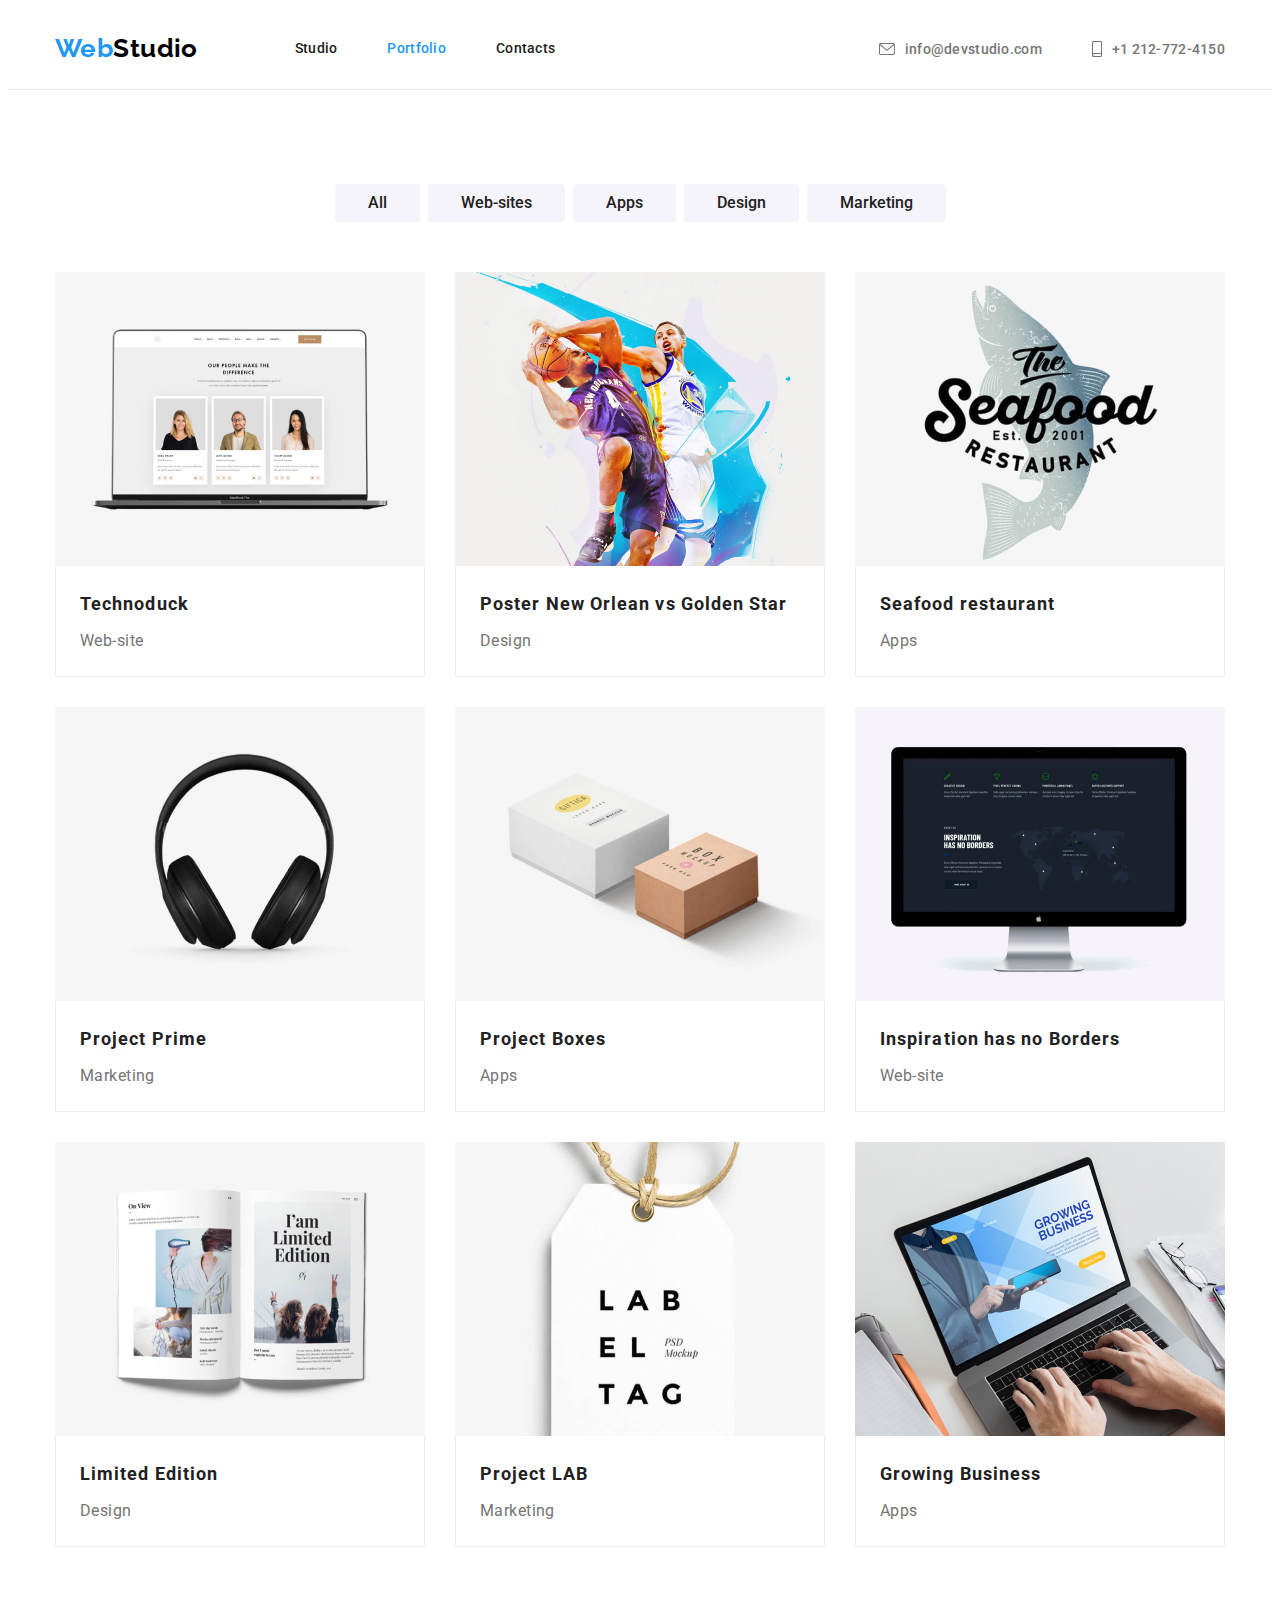
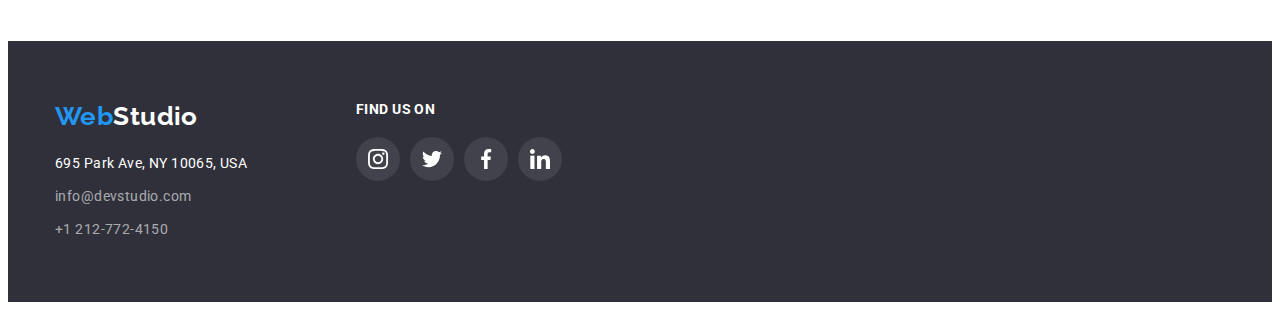
==== portfolio.index.html @ cb1617dd "update1" ====
<!DOCTYPE html>
<html lang="en">
<head>
    <meta charset="UTF-8">
    <meta http-equiv="X-UA-Compatible" content="IE=edge">
    <meta name="viewport" content="width=device-width, initial-scale=1.0">
    <title>Document</title>
    <link rel="preconnect" href="https://fonts.googleapis.com"> 
    <link rel="preconnect" href="https://fonts.gstatic.com" crossorigin> 
    <link href="https://fonts.googleapis.com/css2?family=Raleway:wght@700&family=Roboto:wght@400;500;700;900&display=swap" rel="stylesheet">
    <link rel="stylesheet" href="https://cdnjs.cloudflare.com/ajax/libs/modern-normalize/1.1.0/modern-normalize.min.css" integrity="sha512-wpPYUAdjBVSE4KJnH1VR1HeZfpl1ub8YT/NKx4PuQ5NmX2tKuGu6U/JRp5y+Y8XG2tV+wKQpNHVUX03MfMFn9Q==" crossorigin="anonymous" referrerpolicy="no-referrer" />
    <link rel="stylesheet" href="./Stylee.css">
    <style>
        a{text-decoration: none;
        }
        li{list-style-type: none;}</style>
</head>
<body>
   
    <header class="header-nav ">
        <div class="conteiner">
            
        <nav class="logos ">
            

            <a href="index.html" class="logo">Web<span class="color-logo">Studio</a>
            <ul class="logos upper-logos">
               
                <li class="li-bar"><a href="index.html" class=" nav-bar color-change "><div class="sub-border"></div>Studio</a></li>
                    <li class="li-bar"><a href="portfolio.index.html" class="nav-bar color-change " style="color:#2196F3"><div class="sub-border"></div>Portfolio</a></li>
                <li><a href="" class="nav-bar color-change"><div class="sub-border"></div>Contacts</a></li>
            </ul>
        </nav>
            <ul class="logos upper-logos mail-tel">
                
                    <li><a href="mailto:info@devstudio.com" class="upper-contact-info ">
                        <svg width="16" height="12" class="envelop"><use href="./icons.svg#icon-envelope-hover"></use></svg>info@devstudio.com</a></li>
                    <li><a href="tel:+1 212-772-4150" class="upper-contact-info "><svg width="10" height="16" class="envelop"><use href="./icons.svg#icon-smartphone"></use></svg>+1 212-772-4150</a></li>
                </ul>
            
            </div>  
    </header>
    <main>
        <section class="section portfolio-main">
            <div class="conteiner">
            <ul class="list btn-list">
                <li class="block-btn"><button type="button" class="btn-colors-portfolio">All</button></li>
                <li class="block-btn"><button type="button" class="btn-colors-portfolio">Web-sites</button></li>
                <li class="block-btn"><button type="button" class="btn-colors-portfolio">Apps</button></li>
                <li class="block-btn"><button type="button" class="btn-colors-portfolio">Design</button></li>
                <li class="block-btn"><button type="button" class="btn-colors-portfolio">Marketing</button></li>
            </ul>
       
                <ul class="list portfolio-list">     
                    <li class="block-port"><a href="" class="link-portfolio-pict"><div class="opac-text">
                        <p class="text-styles">Technoduck is a state-of-the-art coronavirus distribution platform. Companies use this platform for digital espionage and attacks on competitors' secure servers.</p><img src="./img/img2/img-8.jpg" alt=""></div>
                        <div class="position-img"><h3 class="portfolio-img-header">Technoduck</h3><p class="portfolio-img-prop">Web-site</p></div></a>
                        
                    </li>
                    <li class="block-port"><a href="" class="link-portfolio-pict"><img src="./img/img2/img-9.jpg" alt="">
                        <div class="position-img"><h3 class="portfolio-img-header">Poster New Orlean vs Golden Star</h3><p class="portfolio-img-prop">Design</p></div> </a>
                       
                    </li>
                    <li class="block-port port"><a href="" class="link-portfolio-pict"><img src="./img/img2/img-10.jpg" alt="">
                         <div class="position-img"><h3 class="portfolio-img-header">Seafood restaurant</h3><p class="portfolio-img-prop">Apps</p></div></a>
         
                    </li>
                    <li class="block-port"><a href="" class="link-portfolio-pict"><img src="./img/img2/img-11.jpg" alt=""> 
                        <div class="position-img"><h3 class="portfolio-img-header">Project Prime</h3><p class="portfolio-img-prop">Marketing</p></div> </a>
                      
                    </li>
                    <li class="block-port"><a href="" class="link-portfolio-pict"><img src="./img/img2/img-12.jpg" alt="">
                        <div class="position-img"><h3 class="portfolio-img-header">Project Boxes</h3><p class="portfolio-img-prop">Apps</p></div></a>
                        
                    </li>
                    <li class="block-port port"><a href="" class="link-portfolio-pict"><img src="./img/img2/img-13.jpg" alt="">
                        <div class="position-img"><h3 class="portfolio-img-header">Inspiration has no Borders</h3><p class="portfolio-img-prop">Web-site</p></div> </a>
                       
                    </li>
                    <li class="block-port"><a href="" class="link-portfolio-pict"><img src="./img/img2/img-14.jpg" alt="">
                        <div class="position-img"><h3 class="portfolio-img-header">Limited Edition</h3><p class="portfolio-img-prop">Design</p></div> </a>
                       
                    </li>
                    <li class="block-port"><a href="" class="link-portfolio-pict"><img src="./img/img2/img-15.jpg" alt="">
                        <div class="position-img"><h3 class="portfolio-img-header">Project LAB</h3><p class="portfolio-img-prop">Marketing</p></div></a>
                        
                    </li>
                    <li class="block-port port"> <a href="" class="link-portfolio-pict"><img src="./img/img2/img-16.jpg" alt="">
                        <div class="position-img"><h3 class="portfolio-img-header">Growing Business</h3><p class="portfolio-img-prop">Apps</p></div> </a>
                       
                    </li>
                </ul>



            </div>
        </section>

    </main>
    <footer>
        <div class="conteiner">
            <div class="main-footer-flex">
                <div class="conteiner-contacts">
                        <a href="index.html" class="logo logo-footer">Web<span class="color-logo-down">Studio</a>
                        <address>
            
                
                        <ul class="footer-flex">
                        
                                <li class="adress-google"><a href="https://goo.gl/maps/2E1uWRTM2Sup1DQt5" class="down-adress color-change-white"> 695 Park Ave, NY 10065, USA</a></li>
                                <li><a href="mailto:info@devstudio.com" class="down-contact-info color-change-down">
                                        info@devstudio.com</a></li>
                                <li><a href="tel:+1 212-772-4150" class="down-contact-info color-change-down">+1 212-772-4150</a>
                            
                        </ul>
                    </div>       
                        <div class="footer-icons-flex">
                                    <p class="words-link">Find us on</p>
                                <ul class="social-link-footer list link footer-icons">
                                    
                                        <li class="social-list-footer"><a href="" class="studio-soc-link-footer"><svg class="social-icons-footer" width="20" height="20">
                                            <use href="./icons.svg#icon-instagram-2"></use>
                                        </svg></a></li>
                                        <li class="social-list-footer"><a href="" class="studio-soc-link-footer"><svg class="social-icons-footer" width="20" height="20">
                                            <use href="./icons.svg#icon-twitter-1"></use>
                                        </svg></a></li>
                                        <li class="social-list-footer"><a href="" class="studio-soc-link-footer"><svg class="social-icons-footer" width="20" height="20">
                                            <use href="./icons.svg#icon-facebook-1"></use>
                                        </svg></a></li>
                                        <li class="social-list-footer"><a href="" class="studio-soc-link-footer"><svg class="social-icons-footer" width="20" height="20">
                                            <use href="./icons.svg#icon-linkedin-1"></use>
                                        </svg></a></li>
                                 </ul>
                         </div>   
            </div>   
         </address>

        </div>
    </footer>
</body>  
</html>
---- Stylee.css ----
.color-change{
    color: #212121;;
}
.color-change:hover{
    color: #2196F3;

}.color-change:hover .sub-border{
    
    background: #2196F3;
}

.color-change-gray{
    color: #757575;
}
.color-change-gray:hover{
    color: #2196F3;
    fill: #2196F3;
}
.color-change-white{
    color: white;
}
.color-change-white:hover{
    color: #2196f3;
}
.color-change-down{
     color: rgba(255, 255, 255, 0.6);
}
.color-change-down:hover{
    color: #2196f3;}
.color-logo{
    color: black;
}
.color-logo-down{
    color: #FFFFFF;
}
*{
    box-sizing: border-box;
}
h1,h2,h3,h4,h5,h6,ul,p{
    margin: 0;
    padding: 0;
}
body{
    font-family: Roboto;
    line-height: 1.71;
    letter-spacing: 0.03em;
    font-size: 14px;
   
}
.conteiner{
   width: 1200px;
   padding: 0 15px;
   margin: 0 auto;
   
   
}
img{
    display: block;
    max-width: 100%;
    height: auto;
}
header .conteiner{
    display: flex;
   
}
.li-bar{
    margin-right: 50px;
    
}

.logos{
    display: flex;
   align-items: center;

    
    
}
.sub-border{
    
border-radius: 2px;
position: absolute;
width: 48px;
height: 4px;
bottom: 0;
align-items: center;

}


.info{
    display: flex;
}
.block{
    width: 270px;
    

  
}


.block:not(:last-child){
    margin-right: 30px;
}
.upp-nav{
    display: flex;
}
.logo{
    font-family: 'Raleway';
    font-style: normal;
    font-weight: 700;
    font-size: 26px;
    line-height: 31px;
    /* identical to box height */
    margin-right: 97px;
    
    color: #2196F3;}
  
    .envelop{
        margin-right: 10px;
        fill: currentColor;
        
      
    }
    .nav-bar{
        font-style: normal;
        font-weight: 500;
        font-size: 14px;
        line-height: 16px;
        letter-spacing: 0.02em;
       
        
        }
        .nav-bar-right{
            margin-right: 50px;
        }
    .header-nav{
        padding: 25px 0 ;
        border-bottom: 1px solid #ececec;
        position: relative;
        
        
    }
    .header-nav-studio{
        padding: 25px 0 ;
        
        position: relative;
        
    }
    .mail-tel{
        margin-left: auto;
        gap: 50px;
    }
    .img-pict{
        display: flex;
        padding-left: 0;

    }
    .img-picture{
        margin-right: 30px;
    }
    .img-picture:last-child{
        margin-right: 0;
    }
    
    .upper-contact-info{
        font-style: normal;
        font-weight: 500;
        font-size: 14px;
        line-height: 16px;
        letter-spacing: 0.02em;
        display: flex;
        align-items: center;
        
        color: #757575;}
        .upper-contact-info:hover{
            color: #2196F3;

        }
        
    
    .icons-up{
        background-color: #F5F4FA;
        border-radius: 4px;
        width: 270px;
        height: 120px;
        display: flex;
        justify-content: center;
        align-items: center;
        margin-bottom: 30px;
       
    }    
    
    .people{
        display: flex;
        padding-left: 0;
    }
    .people-list{
        background-color: #FFFFFF;
        box-shadow: 0px 1px 3px rgba(0, 0, 0, 0.12), 0px 1px 1px rgba(0, 0, 0, 0.14), 0px 2px 1px rgba(0, 0, 0, 0.2);
        border-radius: 0px 0px 4px 4px;
       
        text-align: center;
        width: 270px;
       
     
    }
    .people-list:not(:last-child){
        margin-right: 30px;
    }
    .block-port{
        width: 370px;
       
      
    
    }
    /* .block-port:hover{
       
        box-shadow: 0px 1px 1px rgba(0, 0, 0, 0.12),   
         0px 4px 4px rgba(0, 0, 0, 0.06), 1px 4px 6px rgba(0, 0, 0, 0.16);

    } */
   
   
    
    .main-words{
        width: 695px;
       
      
        font-style: normal;
        font-weight: 900;
        font-size: 44px;
        line-height: 1.36;
        /* or 136% */
        text-align: center;
        letter-spacing: 0.06em;
        text-transform: uppercase;
        margin: 0 auto 30px;
        
        color: #FFFFFF;}
        
        .first-btn{
        margin: 0 auto ;
        padding: 10px 20px;
          
            font-family: inherit;
            font-style: normal;
            font-weight: 700;
            font-size: 16px;
            line-height: 1.88;
            /* identical to box height, or 188% */
            display: flex;
            align-items: center;
            text-align: center;
            letter-spacing: 0.06em;
            cursor: pointer;
            border: none;
            
            color: #FFFFFF;
            background: #2196F3;
            box-shadow: 0px 4px 4px rgba(0, 0, 0, 0.15);
            border-radius: 4px;
            }
    .section{
        padding: 94px 0;
    }
    .info-section{
        padding: 94px 0 0 0;
        
    }
    .first-bg{

           padding-top: 200px;
           padding-bottom: 200px;
        
      background-color: #C4C4C4;
      background-image:linear-gradient(rgba(47, 48, 58, 0.4),rgba(47, 48, 58, 0.4)),url(./img/img2/Img-17.jpg) ;
      



      
      background-position: center;
      background-repeat: no-repeat;
      background-size: cover;
                }
        .section-headers{
           margin-bottom: 15px;
            font-style: normal;
            font-weight: 700;
            font-size: 14px;
            line-height: 16px;
           
            text-transform: uppercase;
            
            color: #212121;}
           
           
    .details{
        font-style: normal;
        
        font-size: 14px;
        
        /* or 171% */
      
        
        color: #757575;
        }
        
        .title{
           margin-bottom: 50px;
            font-style: normal;
            font-weight: 700;
            font-size: 36px;
            line-height: 42px;
            text-align: center;
      
            
            color: #212121;}
        .second-bg{background: #F5F4FA;}
        .social-link{
            display: flex;
            justify-content: center;
            align-items: center;
            gap: 10px;
            padding-bottom: 30px;
            
        }
        .social-list{
            
            width: 44px;
            height: 44px;
           
            
            
           
        }
        
      
        .studio-soc-link{
            
            width: 44px;
            height: 44px;
            
            
            
            display: flex;
            justify-content: center;
            align-items: center;
            border-radius: 50%;

            
        }
        .studio-soc-link-footer{
            background-color: rgba(225, 225, 225, 0.1);
            width: 44px;
            height: 44px;
            
            
            
            display: flex;
            justify-content: center;
            align-items: center;
            border-radius: 50%;

        }
        .studio-soc-link:hover {
            background-color: #2196F3;
        }
        .studio-soc-link:hover .social-icons{
            fill: #FFFFFF;
        }
        .studio-soc-link-footer:hover {
            background-color: #2196F3;
        }
        .studio-soc-link-footer:hover .social-icons{
            fill: #FFFFFF;
        }
        .social-icons{
            
            justify-content: center;
            fill: #afb1b8; 

        }
        .social-icons-footer{
            
            justify-content: center;
            fill: #FFFFFF; 

        }
    .icons-list-down{
        display: flex;
        justify-content: center;
        align-items: center;
        gap: 30px;

        
    }
  
   .icon-box-link{
   
    display: flex;
    justify-content: center;
    align-items: center;
    border: 1px solid #AFB1B8;
    width: 170px;
    height: 92px;
    border-radius: 4px;
    
    
   }
   .icon-box-link:hover .icons-down-studio {
   fill: #2196F3;
   
   
   }
   .icon-box-link:hover {
    border-color: #2196F3;
   }
   .icons-down-studio{
   
    fill: #AFB1B8;
   }
  footer{
            background: #2F303A;
            padding: 60px 0;
               
  }
        .down-adress{
            font-style: normal;
            
            font-size: 14px;
          
            /* or 171% */
        
            
            color: #FFFFFF;}
    
.down-contact-info{
    font-style: normal;
 
    font-size: 14px;
    
   

    
    color: rgba(255, 255, 255, 0.6);
    }
address ul {
    padding-left: 0;
}
.footer-flex{
    display: flex;
    flex-direction: column;
    gap: 9px;
    width: 231px;
}


.conteiner-contacts{
    margin-right: 70px;
}
.main-footer-flex{
    display: flex;

}
.social-link-footer{
    display: flex;
   
    align-items: center;
    gap: 10px;
    
}


.words-link{
    margin-bottom: 20px;
    
    font-style: normal;
font-weight: 700;
font-size: 14px;
line-height: 16px;
letter-spacing: 0.03em;
text-transform: uppercase;

color: #FFFFFF;
}

   
.btn-colors-portfolio{
    font-family: inherit;
    color: #212121;
    background-color: #F5F4FA;
    cursor: pointer;
    border: none;
    font-style: normal;
font-weight: 500;
font-size: 16px;
line-height: 1.62;
/* identical to box height, or 162% */


padding: 6px 33px;

border-radius: 4px;
}



.btn-list{
    margin: 0 0 50px;
    display: flex;
    justify-content: center;
    gap: 8px;
    
    
}
.btn-colors-portfolio:hover{
    color: #FFFFFF;
    background-color: #2196F3;
    box-shadow: 0px 3px 1px rgba(0, 0, 0, 0.1), 0px 1px 2px rgba(0, 0, 0, 0.08), 0px 2px 2px rgba(0, 0, 0, 0.12);

}
.link-portfolio-pict{
    display: block;
}
.link-portfolio-pict:hover {
   
    
box-shadow: 0px 1px 1px rgba(0, 0, 0, 0.12), 0px 4px 4px rgba(0, 0, 0, 0.06), 1px 4px 6px rgba(0, 0, 0, 0.16);

}
.link-portfolio-pict:hover .text-styles{
   transition: 1s ;

   opacity: 1;
}
.link-portfolio-pict:hover .opac-text::before{
opacity: 1;
transition: 1s ;
}

.picture-name{
    position: relative;
    display: flex;
    justify-content: center;
    align-content: unset;
    width: 100%;
    height: 100%;
}
.offers{
    bottom: 27px;
    position: absolute;
    font-style: normal;
font-weight: 700;
font-size: 14px;
line-height: 16px;
text-align: center;
letter-spacing: 0.03em;
text-transform: uppercase;

color: #FFFFFF;

}
.picture-name::before{
    display: inline-block;
    position: absolute;
    content: '';
    width: 100%;
    height: 70px;
    bottom: 0;
    background: rgba(47, 48, 58, 0.8);
}

.opac-text{
   position: relative;
   display: flex;
   justify-content: center;
   align-items: center;
   width: 100%;
   height: 100%;
   ;
   
   
}
.opac-text::before{
    display: inline-block;
    position: absolute;
    content: '';
    width: 100%;
    height: 100%;
    background-color: rgba(33, 150, 243, 0.9);

opacity: 0;

}
.text-styles{
    position: absolute;
    font-style: normal;
    font-weight: 400;
    font-size: 18px;
    line-height: 156%;
    /* or 156% */
    letter-spacing: 0.03em;
    
    color: #FFFFFF;
    opacity: 0;
    width: 322px;
    height: 140px;
    
    
   
    

    

    
  



}

.portfolio-header{
    border-bottom: 1px solid #ECECEC;
}
.portfolio-img-header{
    font-style: normal;
    font-weight: 700;
    font-size: 18px;
    line-height: 2.00;
    /* identical to box height, or 200% */
    letter-spacing: 0.06em;
    margin-bottom: 4px;
   
    color: #212121;}
    .portfolio-img-prop{
        font-style: normal;
       
        font-size: 16px;
        line-height: 1.88;
        /* identical to box height, or 188% */
       
       
        color: #757575;
        }
        .portfolio-list{
            display: flex;
           
            flex-wrap: wrap;
            padding-left: 0;
            gap: 30px;
            
        }
        .position-img{
            border: 1px solid #ececec;
            padding: 20px 24px;
            border-top: none;
        }
        .hide{
            display: none;
        }
        
        
        .studio-img-header{
            font-style: normal;
            font-weight: 500;
            font-size: 16px;
            line-height: 19px;
            /* identical to box height */
         
            padding-top: 30px;
            margin-bottom: 10px;
            
            color: #212121;}
            .studio-img-prop{
                font-style: normal;
                padding-bottom: 16px;
                font-size: 16px;
                line-height: 19px;
                /* identical to box height */
                margin-top: 0px;
                
                
                color: #757575;}
.logo-footer{
    display: inline-block;
    margin-bottom: 20px;
    margin-right: 0;
}

.backdrop{
    position: fixed;
    top: 0;
    left: 0;
    width: 100%;
    height: 100%;
    background: rgba(0, 0, 0, 0.2);
}
.backdrop.is-hidden{
    opacity: 0;
    pointer-events: none;
    
}
.window{
    position: absolute;
    top: 50%;
    left: 50%;
    transform: translate(-50%, -50%);
    width: 528px;
    height: 582px;
    background-color: #FFFFFF;
    padding: 8px;
   display: flex;
   flex-direction: row-reverse;
   box-shadow: 0px 1px 3px rgba(0, 0, 0, 0.12), 0px 1px 1px rgba(0, 0, 0, 0.14), 0px 2px 1px rgba(0, 0, 0, 0.2);
border-radius: 4px;
    
}
.close-cross{
top: 0;
right: 0;


}
.border{
    width: 30px;
height: 30px;
border-radius: 50%;
border: 1px solid rgba(0, 0, 0, 0.1);
display: flex;
align-items: center;
justify-content: center;
}
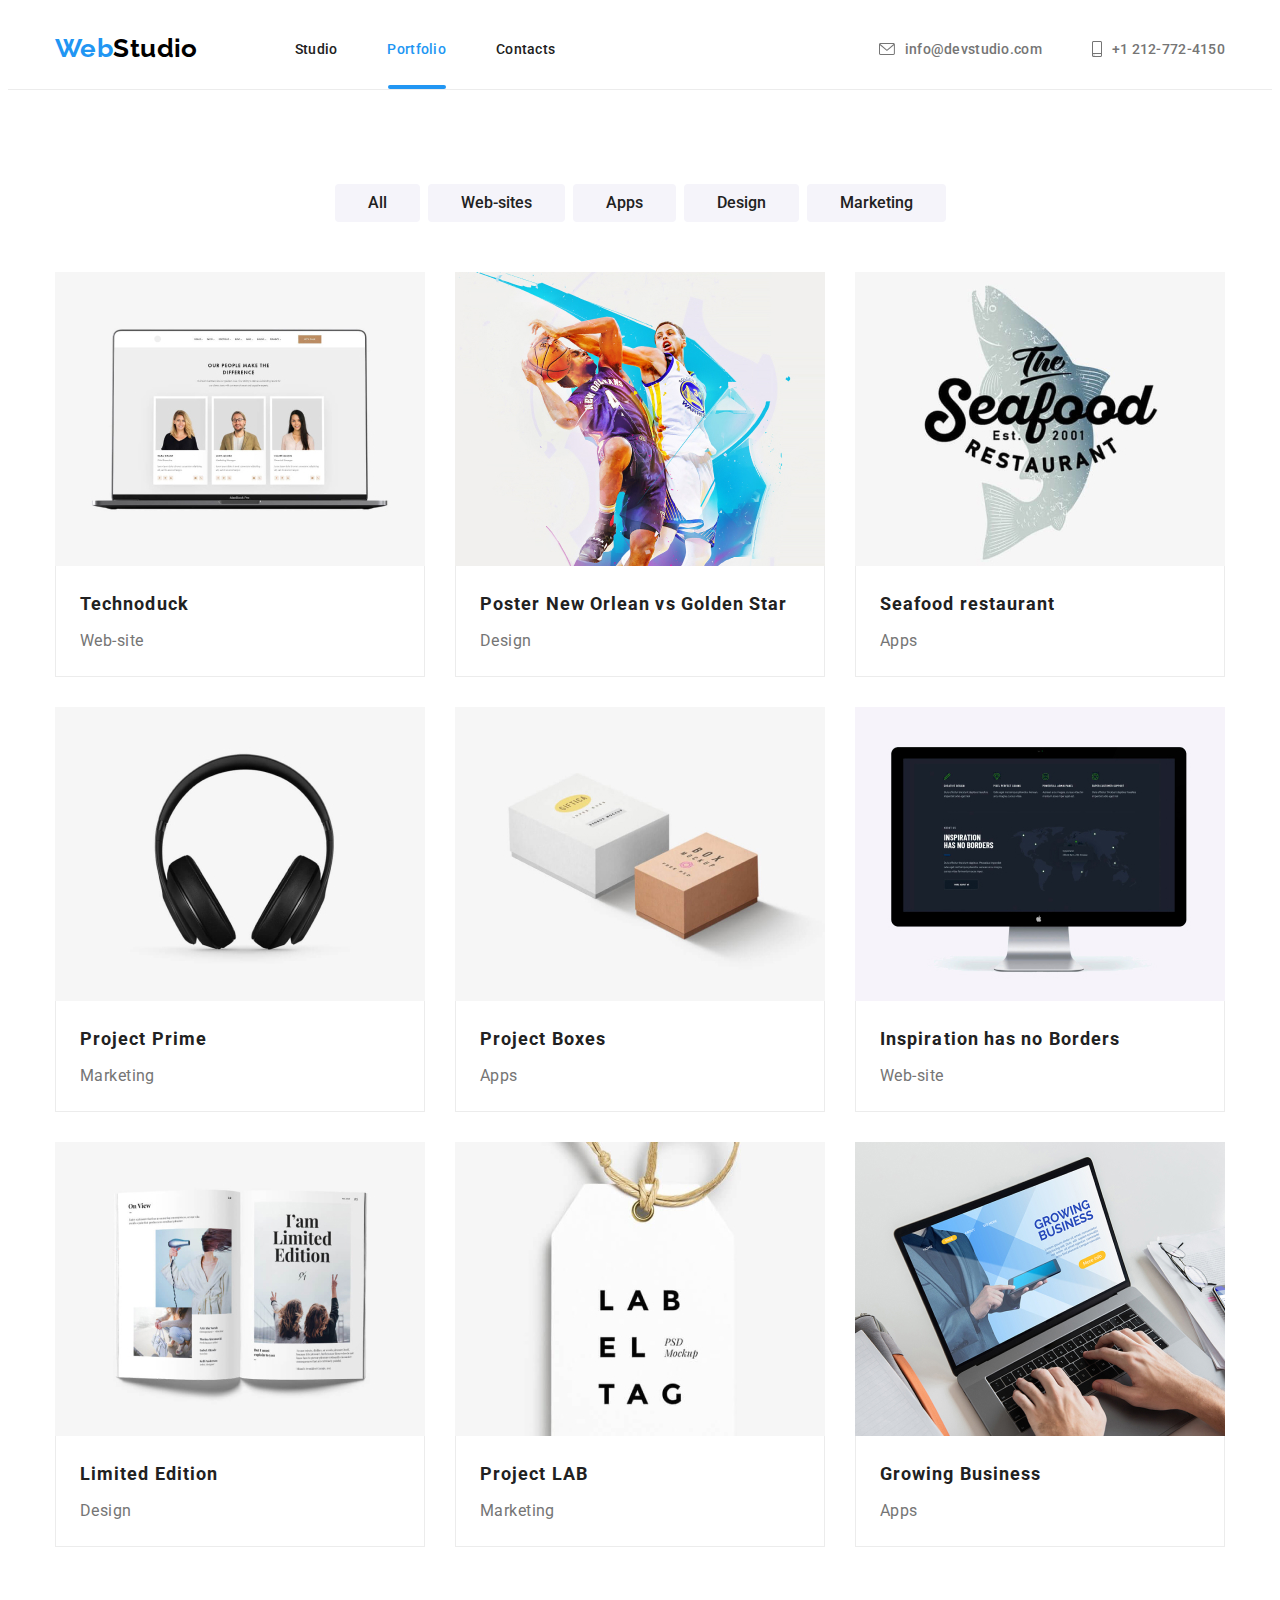
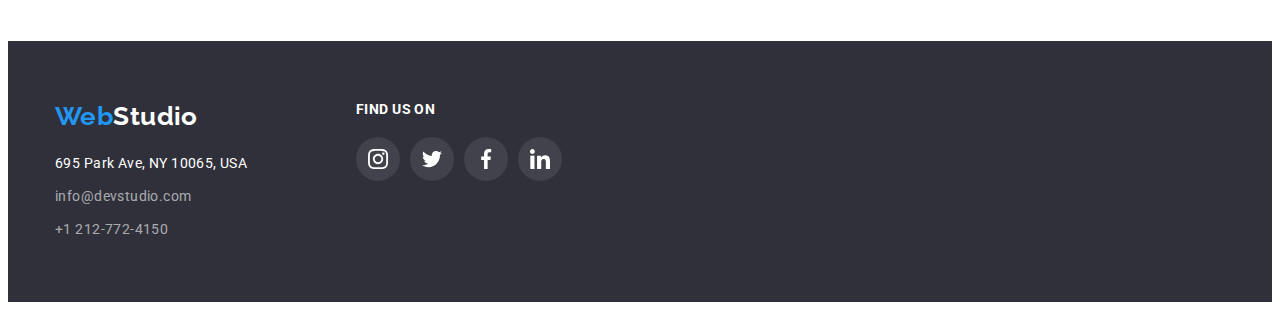
==== commit 84dc2e01: "dds" ====
--- a/portfolio.index.html
+++ b/portfolio.index.html
@@ -26,9 +26,9 @@
             <a href="index.html" class="logo">Web<span class="color-logo">Studio</a>
             <ul class="logos upper-logos">
                
-                <li class="li-bar"><a href="index.html" class=" nav-bar color-change "><div class="sub-border"></div>Studio</a></li>
-                    <li class="li-bar"><a href="portfolio.index.html" class="nav-bar color-change " style="color:#2196F3"><div class="sub-border"></div>Portfolio</a></li>
-                <li><a href="" class="nav-bar color-change"><div class="sub-border"></div>Contacts</a></li>
+                <li class="li-bar"><a href="index.html" class=" nav-bar color-change ">Studio</a></li>
+                    <li class="li-bar"><a href="portfolio.index.html" class="nav-bar color-change nav-bar-border-portfolio" style="color:#2196F3"><div class="sub-border"></div>Portfolio</a></li>
+                <li><a href="" class="nav-bar color-change">Contacts</a></li>
             </ul>
         </nav>
             <ul class="logos upper-logos mail-tel">
@@ -57,35 +57,43 @@
                         <div class="position-img"><h3 class="portfolio-img-header">Technoduck</h3><p class="portfolio-img-prop">Web-site</p></div></a>
                         
                     </li>
-                    <li class="block-port"><a href="" class="link-portfolio-pict"><img src="./img/img2/img-9.jpg" alt="">
+                    <li class="block-port"><a href="" class="link-portfolio-pict"><div class="opac-text">
+                        <p class="text-styles">hello world</p><img src="./img/img2/img-9.jpg" alt=""></div>
                         <div class="position-img"><h3 class="portfolio-img-header">Poster New Orlean vs Golden Star</h3><p class="portfolio-img-prop">Design</p></div> </a>
                        
                     </li>
-                    <li class="block-port port"><a href="" class="link-portfolio-pict"><img src="./img/img2/img-10.jpg" alt="">
+                    <li class="block-port port"><a href="" class="link-portfolio-pict"><div class="opac-text">
+                        <p class="text-styles">hello world</p><img src="./img/img2/img-10.jpg" alt=""></div>
                          <div class="position-img"><h3 class="portfolio-img-header">Seafood restaurant</h3><p class="portfolio-img-prop">Apps</p></div></a>
          
                     </li>
-                    <li class="block-port"><a href="" class="link-portfolio-pict"><img src="./img/img2/img-11.jpg" alt=""> 
+                    <li class="block-port"><a href="" class="link-portfolio-pict"><div class="opac-text">
+                        <p class="text-styles">hello world</p><img src="./img/img2/img-11.jpg" alt=""> </div>
                         <div class="position-img"><h3 class="portfolio-img-header">Project Prime</h3><p class="portfolio-img-prop">Marketing</p></div> </a>
                       
                     </li>
-                    <li class="block-port"><a href="" class="link-portfolio-pict"><img src="./img/img2/img-12.jpg" alt="">
+                    <li class="block-port"><a href="" class="link-portfolio-pict"><div class="opac-text">
+                        <p class="text-styles">Thello world</p><img src="./img/img2/img-12.jpg" alt=""></div>
                         <div class="position-img"><h3 class="portfolio-img-header">Project Boxes</h3><p class="portfolio-img-prop">Apps</p></div></a>
                         
                     </li>
-                    <li class="block-port port"><a href="" class="link-portfolio-pict"><img src="./img/img2/img-13.jpg" alt="">
+                    <li class="block-port port"><a href="" class="link-portfolio-pict"><div class="opac-text">
+                        <p class="text-styles">hello world</p><img src="./img/img2/img-13.jpg" alt=""></div>
                         <div class="position-img"><h3 class="portfolio-img-header">Inspiration has no Borders</h3><p class="portfolio-img-prop">Web-site</p></div> </a>
                        
                     </li>
-                    <li class="block-port"><a href="" class="link-portfolio-pict"><img src="./img/img2/img-14.jpg" alt="">
+                    <li class="block-port"><a href="" class="link-portfolio-pict"><div class="opac-text">
+                        <p class="text-styles">hello world</p><img src="./img/img2/img-14.jpg" alt=""></div>
                         <div class="position-img"><h3 class="portfolio-img-header">Limited Edition</h3><p class="portfolio-img-prop">Design</p></div> </a>
                        
                     </li>
-                    <li class="block-port"><a href="" class="link-portfolio-pict"><img src="./img/img2/img-15.jpg" alt="">
+                    <li class="block-port"><a href="" class="link-portfolio-pict"><div class="opac-text">
+                        <p class="text-styles">hello world</p><img src="./img/img2/img-15.jpg" alt=""></div>
                         <div class="position-img"><h3 class="portfolio-img-header">Project LAB</h3><p class="portfolio-img-prop">Marketing</p></div></a>
                         
                     </li>
-                    <li class="block-port port"> <a href="" class="link-portfolio-pict"><img src="./img/img2/img-16.jpg" alt="">
+                    <li class="block-port port"> <a href="" class="link-portfolio-pict"><div class="opac-text">
+                        <p class="text-styles">hello world</p><img src="./img/img2/img-16.jpg" alt=""></div>
                         <div class="position-img"><h3 class="portfolio-img-header">Growing Business</h3><p class="portfolio-img-prop">Apps</p></div> </a>
                        
                     </li>
--- a/Stylee.css
+++ b/Stylee.css
@@ -7,6 +7,28 @@
 }.color-change:hover .sub-border{
     
     background: #2196F3;
+}
+.nav-bar-border::after {
+    content: '';
+    border-radius: 2px;
+    position: absolute;
+    width: 42px;
+    height: 4px;
+    bottom: 0;
+    
+    background: #2196F3;
+    
+}
+.nav-bar-border-portfolio::after{
+    content: '';
+    border-radius: 2px;
+    position: absolute;
+    width: 58px;
+    height: 4px;
+    bottom: 0;
+    
+    background: #2196F3;
+    
 }
 
 .color-change-gray{
@@ -127,8 +149,9 @@
         font-size: 14px;
         line-height: 16px;
         letter-spacing: 0.02em;
-       
-        
+       display: flex;
+       justify-content: center;
+       transition:  cubic-bezier(0, 0, 1, 1) 250ms;
         }
         .nav-bar-right{
             margin-right: 50px;
@@ -154,10 +177,62 @@
         display: flex;
         padding-left: 0;
 
-    }
+
+    }
+    .offers{
+        bottom: 27px;
+        position: absolute;
+        font-style: normal;
+    font-weight: 700;
+    font-size: 14px;
+    line-height: 16px;
+    text-align: center;
+    letter-spacing: 0.03em;
+    text-transform: uppercase;
+    
+    color: #FFFFFF;
+    
+    
+    }
+
     .img-picture{
         margin-right: 30px;
-    }
+        display: flex;
+    position: relative;
+    }
+    .offerss{
+        bottom: 27px;
+        position: absolute;
+        font-style: normal;
+    font-weight: 700;
+    font-size: 14px;
+    line-height: 16px;
+    text-align: center;
+    justify-content: center;
+    letter-spacing: 0.03em;
+    text-transform: uppercase;
+    align-items: center;
+    display: flex;
+    
+    color: #FFFFFF;
+    width: 100%;
+    height: 70px;
+    bottom: 0;
+    background: rgba(47, 48, 58, 0.8);
+    
+    
+    
+    }
+    .picture-name::before{
+        display: inline-block;
+        position: absolute;
+        content: '';
+        width: 100%;
+        height: 70px;
+        bottom: 0;
+        background: rgba(47, 48, 58, 0.8);
+    }
+    
     .img-picture:last-child{
         margin-right: 0;
     }
@@ -170,7 +245,7 @@
         letter-spacing: 0.02em;
         display: flex;
         align-items: center;
-        
+        transition:  cubic-bezier(0, 0, 1, 1) 250ms;
         color: #757575;}
         .upper-contact-info:hover{
             color: #2196F3;
@@ -341,7 +416,7 @@
             width: 44px;
             height: 44px;
             
-            
+            transition:  cubic-bezier(0, 0, 1, 1) 250ms;
             
             display: flex;
             justify-content: center;
@@ -354,7 +429,7 @@
             background-color: rgba(225, 225, 225, 0.1);
             width: 44px;
             height: 44px;
-            
+            transition:  cubic-bezier(0, 0, 1, 1) 250ms;
             
             
             display: flex;
@@ -383,7 +458,7 @@
         }
         .social-icons-footer{
             
-            justify-content: center;
+            
             fill: #FFFFFF; 
 
         }
@@ -405,7 +480,7 @@
     width: 170px;
     height: 92px;
     border-radius: 4px;
-    
+    transition:  cubic-bezier(0, 0, 1, 1) 250ms;
     
    }
    .icon-box-link:hover .icons-down-studio {
@@ -429,7 +504,7 @@
             font-style: normal;
             
             font-size: 14px;
-          
+            transition:  cubic-bezier(0, 0, 1, 1) 250ms;
             /* or 171% */
         
             
@@ -440,7 +515,7 @@
  
     font-size: 14px;
     
-   
+    transition:  cubic-bezier(0, 0, 1, 1) 250ms;
 
     
     color: rgba(255, 255, 255, 0.6);
@@ -486,6 +561,35 @@
 }
 
    
+
+
+
+
+.btn-list{
+    margin: 0 0 50px;
+    display: flex;
+    justify-content: center;
+    gap: 8px;
+    
+    
+}
+.btn-colors-portfolio:hover{
+    color: #FFFFFF;
+    background-color: #2196F3;
+    box-shadow: 0px 3px 1px rgba(0, 0, 0, 0.1), 0px 1px 2px rgba(0, 0, 0, 0.08), 0px 2px 2px rgba(0, 0, 0, 0.12);
+    transition-timing-function: cubic-bezier(0.4, 0, 0.2, 1);
+}
+.link-portfolio-pict{
+    display: block;
+    transition:  cubic-bezier(0, 0, 1, 1) 250ms;
+}
+.link-portfolio-pict:hover {
+   
+    
+box-shadow: 0px 1px 1px rgba(0, 0, 0, 0.12), 0px 4px 4px rgba(0, 0, 0, 0.06), 1px 4px 6px rgba(0, 0, 0, 0.16);
+
+}
+
 .btn-colors-portfolio{
     font-family: inherit;
     color: #212121;
@@ -493,51 +597,18 @@
     cursor: pointer;
     border: none;
     font-style: normal;
-font-weight: 500;
-font-size: 16px;
-line-height: 1.62;
-/* identical to box height, or 162% */
-
-
-padding: 6px 33px;
-
-border-radius: 4px;
-}
-
-
-
-.btn-list{
-    margin: 0 0 50px;
-    display: flex;
-    justify-content: center;
-    gap: 8px;
-    
-    
-}
-.btn-colors-portfolio:hover{
-    color: #FFFFFF;
-    background-color: #2196F3;
-    box-shadow: 0px 3px 1px rgba(0, 0, 0, 0.1), 0px 1px 2px rgba(0, 0, 0, 0.08), 0px 2px 2px rgba(0, 0, 0, 0.12);
-
-}
-.link-portfolio-pict{
-    display: block;
-}
-.link-portfolio-pict:hover {
-   
-    
-box-shadow: 0px 1px 1px rgba(0, 0, 0, 0.12), 0px 4px 4px rgba(0, 0, 0, 0.06), 1px 4px 6px rgba(0, 0, 0, 0.16);
-
-}
-.link-portfolio-pict:hover .text-styles{
-   transition: 1s ;
-
-   opacity: 1;
-}
-.link-portfolio-pict:hover .opac-text::before{
-opacity: 1;
-transition: 1s ;
-}
+    font-weight: 500;
+    font-size: 16px;
+    line-height: 1.62;
+    /* identical to box height, or 162% */
+
+    transition:  cubic-bezier(0, 0, 1, 1) 250ms;
+
+    padding: 6px 33px;
+
+    border-radius: 4px;
+}
+
 
 .picture-name{
     position: relative;
@@ -546,29 +617,6 @@
     align-content: unset;
     width: 100%;
     height: 100%;
-}
-.offers{
-    bottom: 27px;
-    position: absolute;
-    font-style: normal;
-font-weight: 700;
-font-size: 14px;
-line-height: 16px;
-text-align: center;
-letter-spacing: 0.03em;
-text-transform: uppercase;
-
-color: #FFFFFF;
-
-}
-.picture-name::before{
-    display: inline-block;
-    position: absolute;
-    content: '';
-    width: 100%;
-    height: 70px;
-    bottom: 0;
-    background: rgba(47, 48, 58, 0.8);
 }
 
 .opac-text{
@@ -578,21 +626,24 @@
    align-items: center;
    width: 100%;
    height: 100%;
-   ;
-   
-   
-}
-.opac-text::before{
-    display: inline-block;
-    position: absolute;
-    content: '';
-    width: 100%;
-    height: 100%;
-    background-color: rgba(33, 150, 243, 0.9);
-
-opacity: 0;
-
-}
+   transition:  cubic-bezier(0, 0, 1, 1) 250ms;
+   
+  
+   
+   
+}
+.link-portfolio-pict:hover .text-styles{
+   
+
+    opacity: 1;
+ }
+ .link-portfolio-pict:hover .opac-text::before{
+ opacity: 1;
+ 
+    
+
+  /* cubic-bezier:(0.4, 0, 0.2, 1); */
+ }
 .text-styles{
     position: absolute;
     font-style: normal;
@@ -606,19 +657,25 @@
     opacity: 0;
     width: 322px;
     height: 140px;
-    
-    
-   
-    
-
-    
-
-    
-  
-
-
-
-}
+    transition:  cubic-bezier(0, 0, 1, 1) 250ms;
+
+}
+.opac-text::before{
+    display: inline-block;
+    position: absolute;
+    content: '';
+    width: 100%;
+    height: 100%;
+    background-color: rgba(33, 150, 243, 0.9);
+    transition:  cubic-bezier(0, 0, 1, 1) 250ms;
+   
+/*     
+    transition: width 2s, height 4s; */
+   
+    opacity: 0;
+   
+}
+
 
 .portfolio-header{
     border-bottom: 1px solid #ECECEC;
@@ -695,6 +752,7 @@
     width: 100%;
     height: 100%;
     background: rgba(0, 0, 0, 0.2);
+    transition:  cubic-bezier(0, 0, 1, 1) 250ms;
 }
 .backdrop.is-hidden{
     opacity: 0;
@@ -714,6 +772,7 @@
    flex-direction: row-reverse;
    box-shadow: 0px 1px 3px rgba(0, 0, 0, 0.12), 0px 1px 1px rgba(0, 0, 0, 0.14), 0px 2px 1px rgba(0, 0, 0, 0.2);
 border-radius: 4px;
+transition:  cubic-bezier(0, 0, 1, 1) 250ms;
     
 }
 .close-cross{
@@ -730,4 +789,9 @@
 display: flex;
 align-items: center;
 justify-content: center;
+background: #FFFFFF;
+align-content: center;
+
+cursor: pointer;
+
 }